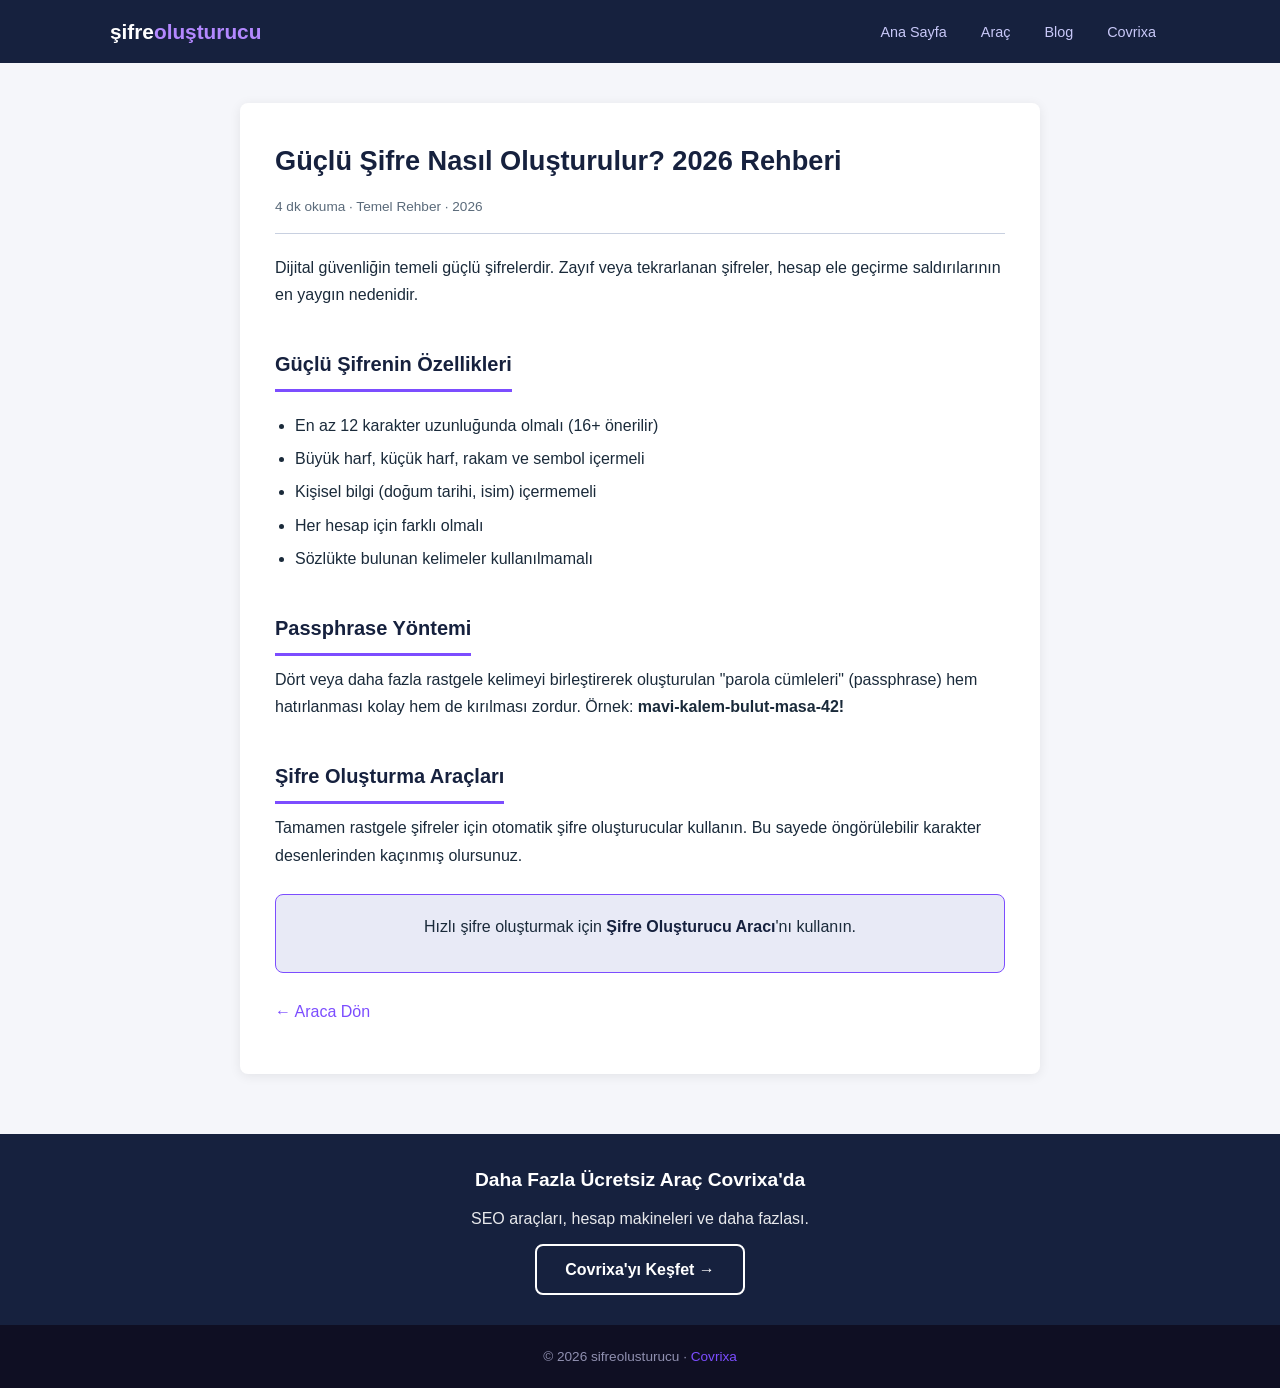
==== blog1.html @ 54a9a2b5 "feat: sifreolusturucu sitesi tamamlandi - arac + 5 blog + sitemap + robots" ====
<!DOCTYPE html>
<html lang="tr">
<head>
  <meta charset="UTF-8"><meta name="viewport" content="width=device-width, initial-scale=1.0">
  <title>Güçlü Şifre Nasıl Oluşturulur? 2026 Rehberi | sifreolusturucu</title>
  <meta name="description" content="Güvenli şifre oluşturmanın altın kuralları ve şifre yönetimi ipuçları. 2026 rehberi.">
  <link rel="canonical" href="https://polatozaslan21.github.io/sifreolusturucu/blog1.html">
  <meta property="og:title" content="Güçlü Şifre Nasıl Oluşturulur? 2026 Rehberi"><meta property="og:type" content="article"><meta property="og:locale" content="tr_TR">
  <link rel="stylesheet" href="style.css">
</head>
<body>
<nav><div class="container"><a href="index.html" class="logo">şifre<span>oluşturucu</span></a><ul><li><a href="index.html">Ana Sayfa</a></li><li><a href="index.html#arac">Araç</a></li><li><a href="index.html#blog">Blog</a></li><li><a href="https://covrixa.com/tr/" target="_blank" rel="noopener">Covrixa</a></li></ul></div></nav>
<section class="section"><div class="container"><article class="post-content">
  <h1>Güçlü Şifre Nasıl Oluşturulur? 2026 Rehberi</h1>
  <div class="meta">4 dk okuma · Temel Rehber · 2026</div>
  <p>Dijital güvenliğin temeli güçlü şifrelerdir. Zayıf veya tekrarlanan şifreler, hesap ele geçirme saldırılarının en yaygın nedenidir.</p>
  <h2>Güçlü Şifrenin Özellikleri</h2>
  <ul><li>En az 12 karakter uzunluğunda olmalı (16+ önerilir)</li><li>Büyük harf, küçük harf, rakam ve sembol içermeli</li><li>Kişisel bilgi (doğum tarihi, isim) içermemeli</li><li>Her hesap için farklı olmalı</li><li>Sözlükte bulunan kelimeler kullanılmamalı</li></ul>
  <h2>Passphrase Yöntemi</h2>
  <p>Dört veya daha fazla rastgele kelimeyi birleştirerek oluşturulan "parola cümleleri" (passphrase) hem hatırlanması kolay hem de kırılması zordur. Örnek: <strong>mavi-kalem-bulut-masa-42!</strong></p>
  <h2>Şifre Oluşturma Araçları</h2>
  <p>Tamamen rastgele şifreler için otomatik şifre oluşturucular kullanın. Bu sayede öngörülebilir karakter desenlerinden kaçınmış olursunuz.</p>
  <div class="covrixa-box"><p>Hızlı şifre oluşturmak için <a href="index.html#arac">Şifre Oluşturucu Aracı</a>'nı kullanın.</p></div>
  <p><a href="index.html#arac">← Araca Dön</a></p>
</article></div></section>
<section class="covrixa-promo"><div class="container"><h3>Daha Fazla Ücretsiz Araç Covrixa'da</h3><p>SEO araçları, hesap makineleri ve daha fazlası.</p><a href="https://covrixa.com/tr/" class="btn-outline" target="_blank" rel="noopener">Covrixa'yı Keşfet →</a></div></section>
<footer><div class="container"><p>© 2026 sifreolusturucu · <a href="https://covrixa.com/tr/" target="_blank" rel="noopener">Covrixa</a></p></div></footer>
</body></html>
---- style.css ----
*{margin:0;padding:0;box-sizing:border-box}:root{--primary:#1a1a2e;--primary-dark:#16213e;--primary-light:#e8eaf6;--accent:#7c4dff;--accent2:#00b0ff;--text:#1a2a3a;--text-light:#5a6a7a;--bg:#f5f6fa;--white:#ffffff;--border:#c8d0e0;--shadow:0 2px 12px rgba(0,0,0,0.08);--radius:8px}body{font-family:-apple-system,BlinkMacSystemFont,'Segoe UI',Roboto,Arial,sans-serif;color:var(--text);background:var(--bg);line-height:1.7}a{color:var(--accent);text-decoration:none}a:hover{color:var(--accent2)}.container{max-width:1100px;margin:0 auto;padding:0 20px}nav{background:var(--primary-dark);padding:14px 0;position:sticky;top:0;z-index:100}nav .container{display:flex;align-items:center;justify-content:space-between;flex-wrap:wrap;gap:10px}nav .logo{color:var(--white);font-size:1.3rem;font-weight:700}nav .logo span{color:#b388ff}nav ul{list-style:none;display:flex;gap:6px;flex-wrap:wrap}nav ul li a{color:#c8c8f8;padding:6px 14px;border-radius:var(--radius);font-size:.9rem;transition:.2s}nav ul li a:hover,nav ul li a.active{background:rgba(255,255,255,.15);color:var(--white)}.hero{background:linear-gradient(135deg,var(--primary-dark),#3949ab);color:var(--white);padding:50px 0;text-align:center}.hero h1{font-size:2rem;margin-bottom:10px}.hero p{font-size:1.05rem;opacity:.9;max-width:600px;margin:0 auto}.section{padding:40px 0}.section h2{font-size:1.5rem;color:var(--primary-dark);margin-bottom:20px;padding-bottom:8px;border-bottom:3px solid var(--accent);display:inline-block}.calculator-card{background:var(--white);border-radius:var(--radius);box-shadow:var(--shadow);padding:30px;max-width:600px;margin:0 auto}.calculator-card h3{color:var(--primary-dark);margin-bottom:20px;font-size:1.15rem}.form-group{margin-bottom:16px}.form-group label{display:block;font-weight:600;font-size:.9rem;margin-bottom:4px;color:var(--text)}.form-group input[type=range]{width:100%;accent-color:var(--accent)}.form-group select{width:100%;padding:10px;border:1px solid var(--border);border-radius:var(--radius);font-size:.95rem;outline:none}.checkbox-group{display:flex;flex-direction:column;gap:8px;margin-bottom:16px}.checkbox-group label{display:flex;align-items:center;gap:8px;font-size:.9rem;cursor:pointer}.checkbox-group input[type=checkbox]{accent-color:var(--accent);width:16px;height:16px}.btn{background:var(--accent);color:var(--white);border:none;padding:10px 24px;border-radius:var(--radius);font-size:.95rem;font-weight:600;cursor:pointer;transition:.2s}.btn:hover{background:#6200ea}.btn.btn-outline{background:transparent;border:2px solid var(--accent);color:var(--accent)}.btn.btn-outline:hover{background:var(--accent);color:var(--white)}.result-box{margin-top:20px;padding:18px;background:var(--primary-light);border-radius:var(--radius);text-align:center;display:none}.result-box.show{display:block}.pwd-output{font-size:1.3rem;font-weight:700;font-family:monospace;letter-spacing:2px;color:var(--primary-dark);word-break:break-all;background:#fff;padding:12px;border-radius:var(--radius);border:1px solid var(--border)}.strength-bar{width:100%;height:8px;background:#ddd;border-radius:4px;margin-top:4px;overflow:hidden}#strength-fill{height:100%;border-radius:4px;transition:.3s}.multi-list{list-style:none;margin-top:8px}.multi-list li{font-family:monospace;font-size:.9rem;background:var(--white);border:1px solid var(--border);border-radius:var(--radius);padding:8px 12px;margin-bottom:6px;cursor:pointer;transition:.2s}.multi-list li:hover{background:var(--primary-light)}.blog-grid{display:grid;grid-template-columns:repeat(auto-fill,minmax(280px,1fr));gap:20px;margin-top:10px}.blog-card{background:var(--white);border-radius:var(--radius);box-shadow:var(--shadow);padding:24px;transition:.2s}.blog-card:hover{transform:translateY(-3px);box-shadow:0 4px 20px rgba(0,0,0,.12)}.blog-card h3{font-size:1.05rem;margin-bottom:8px}.blog-card h3 a{color:var(--text)}.blog-card h3 a:hover{color:var(--accent)}.blog-card p{font-size:.9rem;color:var(--text-light)}.blog-card .meta{font-size:.8rem;color:var(--text-light);margin-top:12px}.post-content{background:var(--white);border-radius:var(--radius);box-shadow:var(--shadow);padding:35px;max-width:800px;margin:0 auto}.post-content h1{font-size:1.7rem;color:var(--primary-dark);margin-bottom:10px}.post-content .meta{color:var(--text-light);font-size:.85rem;margin-bottom:20px;padding-bottom:15px;border-bottom:1px solid var(--border)}.post-content h2{font-size:1.25rem;color:var(--primary-dark);margin:25px 0 10px}.post-content p{margin-bottom:14px}.post-content ul,.post-content ol{margin:10px 0 14px 20px}.post-content li{margin-bottom:6px}.post-content .covrixa-box{background:var(--primary-light);border:1px solid var(--accent);border-radius:var(--radius);padding:18px;margin:25px 0;text-align:center}.post-content .covrixa-box a{color:var(--primary-dark);font-weight:700}.covrixa-promo{background:var(--primary-dark);color:var(--white);text-align:center;padding:30px 0;margin-top:20px}.covrixa-promo h3{font-size:1.2rem;margin-bottom:8px}.covrixa-promo p{opacity:.9;margin-bottom:12px}.covrixa-promo .btn-outline{display:inline-block;border:2px solid var(--white);color:var(--white);padding:10px 28px;border-radius:var(--radius);font-weight:600;transition:.2s}.covrixa-promo .btn-outline:hover{background:var(--white);color:var(--primary-dark)}footer{background:#0f0f23;color:#9090b0;text-align:center;padding:20px 0;font-size:.85rem}@media(max-width:768px){nav .container{flex-direction:column;align-items:center}nav ul{justify-content:center}.hero h1{font-size:1.5rem}.post-content{padding:20px}.calculator-card{padding:20px}}
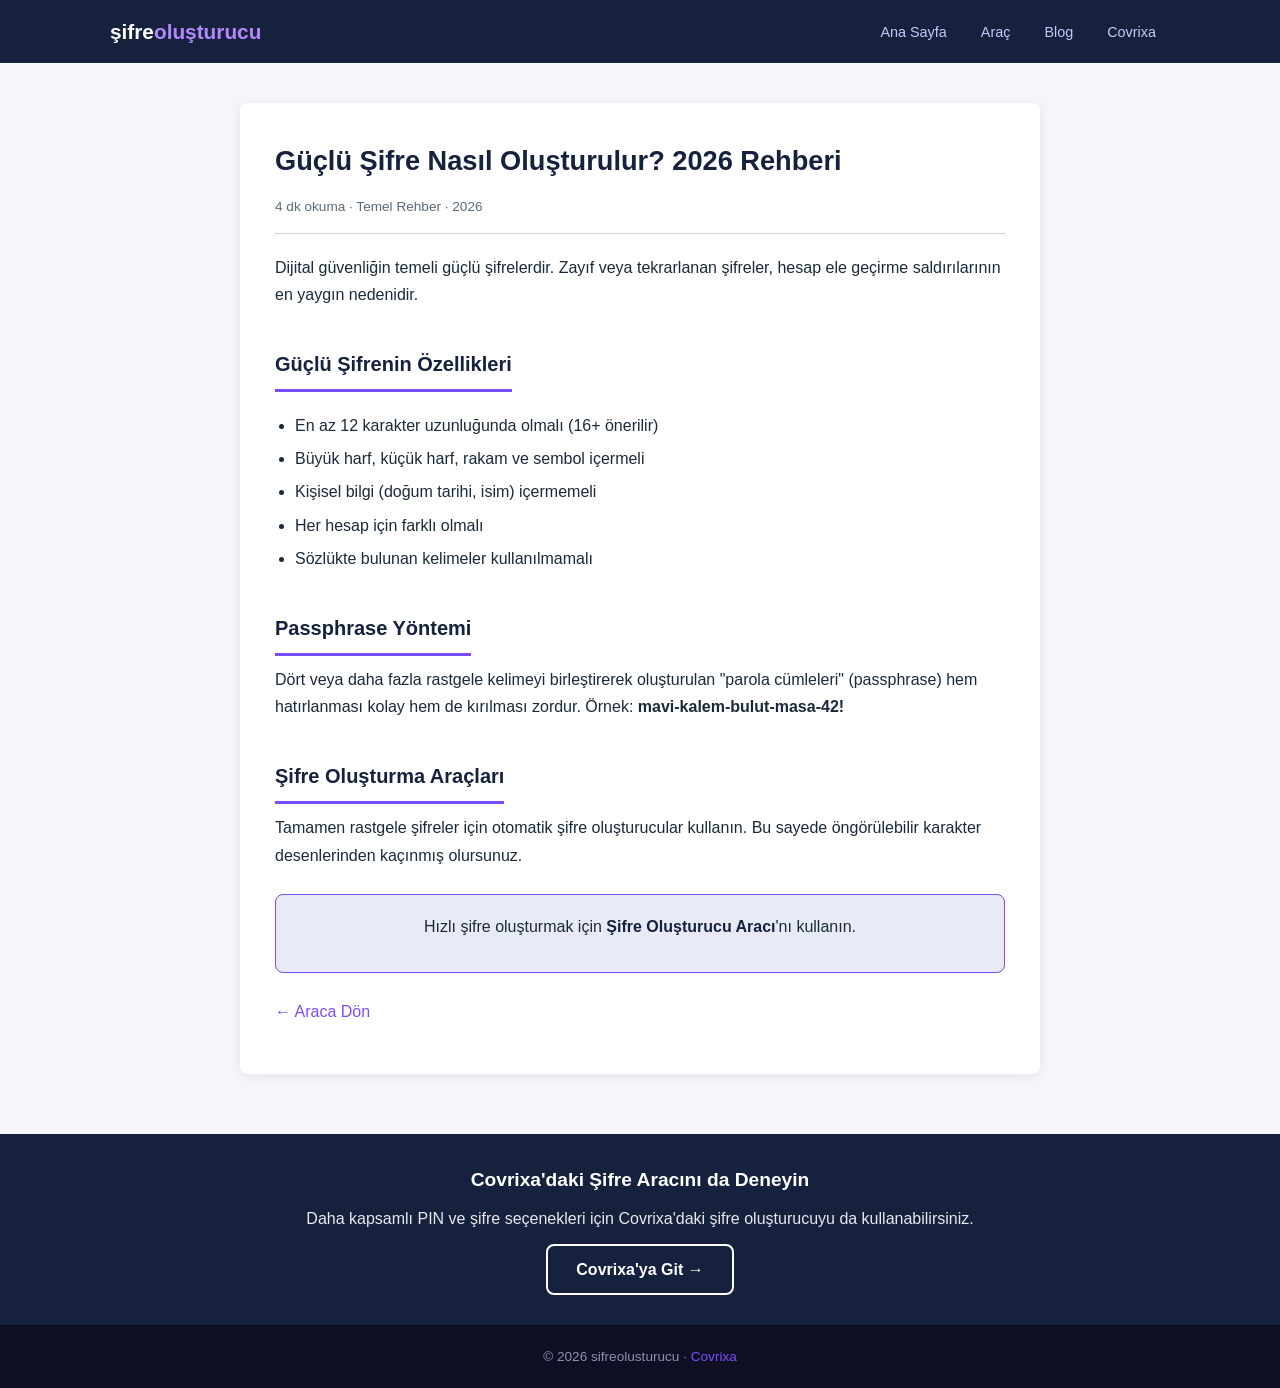
==== commit 38318b5f: "Harden password generator micro site" ====
--- a/blog1.html
+++ b/blog1.html
@@ -23,6 +23,6 @@
   <div class="covrixa-box"><p>Hızlı şifre oluşturmak için <a href="index.html#arac">Şifre Oluşturucu Aracı</a>'nı kullanın.</p></div>
   <p><a href="index.html#arac">← Araca Dön</a></p>
 </article></div></section>
-<section class="covrixa-promo"><div class="container"><h3>Daha Fazla Ücretsiz Araç Covrixa'da</h3><p>SEO araçları, hesap makineleri ve daha fazlası.</p><a href="https://covrixa.com/tr/" class="btn-outline" target="_blank" rel="noopener">Covrixa'yı Keşfet →</a></div></section>
+<section class="covrixa-promo"><div class="container"><h3>Covrixa'daki Şifre Aracını da Deneyin</h3><p>Daha kapsamlı PIN ve şifre seçenekleri için Covrixa'daki şifre oluşturucuyu da kullanabilirsiniz.</p><a href="https://covrixa.com/tr/" class="btn-outline" target="_blank" rel="noopener">Covrixa'ya Git →</a></div></section>
 <footer><div class="container"><p>© 2026 sifreolusturucu · <a href="https://covrixa.com/tr/" target="_blank" rel="noopener">Covrixa</a></p></div></footer>
 </body></html>
--- a/style.css
+++ b/style.css
@@ -1 +1 @@
-*{margin:0;padding:0;box-sizing:border-box}:root{--primary:#1a1a2e;--primary-dark:#16213e;--primary-light:#e8eaf6;--accent:#7c4dff;--accent2:#00b0ff;--text:#1a2a3a;--text-light:#5a6a7a;--bg:#f5f6fa;--white:#ffffff;--border:#c8d0e0;--shadow:0 2px 12px rgba(0,0,0,0.08);--radius:8px}body{font-family:-apple-system,BlinkMacSystemFont,'Segoe UI',Roboto,Arial,sans-serif;color:var(--text);background:var(--bg);line-height:1.7}a{color:var(--accent);text-decoration:none}a:hover{color:var(--accent2)}.container{max-width:1100px;margin:0 auto;padding:0 20px}nav{background:var(--primary-dark);padding:14px 0;position:sticky;top:0;z-index:100}nav .container{display:flex;align-items:center;justify-content:space-between;flex-wrap:wrap;gap:10px}nav .logo{color:var(--white);font-size:1.3rem;font-weight:700}nav .logo span{color:#b388ff}nav ul{list-style:none;display:flex;gap:6px;flex-wrap:wrap}nav ul li a{color:#c8c8f8;padding:6px 14px;border-radius:var(--radius);font-size:.9rem;transition:.2s}nav ul li a:hover,nav ul li a.active{background:rgba(255,255,255,.15);color:var(--white)}.hero{background:linear-gradient(135deg,var(--primary-dark),#3949ab);color:var(--white);padding:50px 0;text-align:center}.hero h1{font-size:2rem;margin-bottom:10px}.hero p{font-size:1.05rem;opacity:.9;max-width:600px;margin:0 auto}.section{padding:40px 0}.section h2{font-size:1.5rem;color:var(--primary-dark);margin-bottom:20px;padding-bottom:8px;border-bottom:3px solid var(--accent);display:inline-block}.calculator-card{background:var(--white);border-radius:var(--radius);box-shadow:var(--shadow);padding:30px;max-width:600px;margin:0 auto}.calculator-card h3{color:var(--primary-dark);margin-bottom:20px;font-size:1.15rem}.form-group{margin-bottom:16px}.form-group label{display:block;font-weight:600;font-size:.9rem;margin-bottom:4px;color:var(--text)}.form-group input[type=range]{width:100%;accent-color:var(--accent)}.form-group select{width:100%;padding:10px;border:1px solid var(--border);border-radius:var(--radius);font-size:.95rem;outline:none}.checkbox-group{display:flex;flex-direction:column;gap:8px;margin-bottom:16px}.checkbox-group label{display:flex;align-items:center;gap:8px;font-size:.9rem;cursor:pointer}.checkbox-group input[type=checkbox]{accent-color:var(--accent);width:16px;height:16px}.btn{background:var(--accent);color:var(--white);border:none;padding:10px 24px;border-radius:var(--radius);font-size:.95rem;font-weight:600;cursor:pointer;transition:.2s}.btn:hover{background:#6200ea}.btn.btn-outline{background:transparent;border:2px solid var(--accent);color:var(--accent)}.btn.btn-outline:hover{background:var(--accent);color:var(--white)}.result-box{margin-top:20px;padding:18px;background:var(--primary-light);border-radius:var(--radius);text-align:center;display:none}.result-box.show{display:block}.pwd-output{font-size:1.3rem;font-weight:700;font-family:monospace;letter-spacing:2px;color:var(--primary-dark);word-break:break-all;background:#fff;padding:12px;border-radius:var(--radius);border:1px solid var(--border)}.strength-bar{width:100%;height:8px;background:#ddd;border-radius:4px;margin-top:4px;overflow:hidden}#strength-fill{height:100%;border-radius:4px;transition:.3s}.multi-list{list-style:none;margin-top:8px}.multi-list li{font-family:monospace;font-size:.9rem;background:var(--white);border:1px solid var(--border);border-radius:var(--radius);padding:8px 12px;margin-bottom:6px;cursor:pointer;transition:.2s}.multi-list li:hover{background:var(--primary-light)}.blog-grid{display:grid;grid-template-columns:repeat(auto-fill,minmax(280px,1fr));gap:20px;margin-top:10px}.blog-card{background:var(--white);border-radius:var(--radius);box-shadow:var(--shadow);padding:24px;transition:.2s}.blog-card:hover{transform:translateY(-3px);box-shadow:0 4px 20px rgba(0,0,0,.12)}.blog-card h3{font-size:1.05rem;margin-bottom:8px}.blog-card h3 a{color:var(--text)}.blog-card h3 a:hover{color:var(--accent)}.blog-card p{font-size:.9rem;color:var(--text-light)}.blog-card .meta{font-size:.8rem;color:var(--text-light);margin-top:12px}.post-content{background:var(--white);border-radius:var(--radius);box-shadow:var(--shadow);padding:35px;max-width:800px;margin:0 auto}.post-content h1{font-size:1.7rem;color:var(--primary-dark);margin-bottom:10px}.post-content .meta{color:var(--text-light);font-size:.85rem;margin-bottom:20px;padding-bottom:15px;border-bottom:1px solid var(--border)}.post-content h2{font-size:1.25rem;color:var(--primary-dark);margin:25px 0 10px}.post-content p{margin-bottom:14px}.post-content ul,.post-content ol{margin:10px 0 14px 20px}.post-content li{margin-bottom:6px}.post-content .covrixa-box{background:var(--primary-light);border:1px solid var(--accent);border-radius:var(--radius);padding:18px;margin:25px 0;text-align:center}.post-content .covrixa-box a{color:var(--primary-dark);font-weight:700}.covrixa-promo{background:var(--primary-dark);color:var(--white);text-align:center;padding:30px 0;margin-top:20px}.covrixa-promo h3{font-size:1.2rem;margin-bottom:8px}.covrixa-promo p{opacity:.9;margin-bottom:12px}.covrixa-promo .btn-outline{display:inline-block;border:2px solid var(--white);color:var(--white);padding:10px 28px;border-radius:var(--radius);font-weight:600;transition:.2s}.covrixa-promo .btn-outline:hover{background:var(--white);color:var(--primary-dark)}footer{background:#0f0f23;color:#9090b0;text-align:center;padding:20px 0;font-size:.85rem}@media(max-width:768px){nav .container{flex-direction:column;align-items:center}nav ul{justify-content:center}.hero h1{font-size:1.5rem}.post-content{padding:20px}.calculator-card{padding:20px}}+*{margin:0;padding:0;box-sizing:border-box}:root{--primary:#1a1a2e;--primary-dark:#16213e;--primary-light:#e8eaf6;--accent:#7c4dff;--accent2:#00b0ff;--text:#1a2a3a;--text-light:#5a6a7a;--bg:#f5f6fa;--white:#ffffff;--border:#c8d0e0;--shadow:0 2px 12px rgba(0,0,0,0.08);--radius:8px}body{font-family:-apple-system,BlinkMacSystemFont,'Segoe UI',Roboto,Arial,sans-serif;color:var(--text);background:var(--bg);line-height:1.7}a{color:var(--accent);text-decoration:none}a:hover{color:var(--accent2)}.container{max-width:1100px;margin:0 auto;padding:0 20px}nav{background:var(--primary-dark);padding:14px 0;position:sticky;top:0;z-index:100}nav .container{display:flex;align-items:center;justify-content:space-between;flex-wrap:wrap;gap:10px}nav .logo{color:var(--white);font-size:1.3rem;font-weight:700}nav .logo span{color:#b388ff}nav ul{list-style:none;display:flex;gap:6px;flex-wrap:wrap}nav ul li a{color:#c8c8f8;padding:6px 14px;border-radius:var(--radius);font-size:.9rem;transition:.2s}nav ul li a:hover,nav ul li a.active{background:rgba(255,255,255,.15);color:var(--white)}.hero{background:linear-gradient(135deg,var(--primary-dark),#3949ab);color:var(--white);padding:50px 0;text-align:center}.hero h1{font-size:2rem;margin-bottom:10px}.hero p{font-size:1.05rem;opacity:.9;max-width:600px;margin:0 auto}.section{padding:40px 0}.section h2{font-size:1.5rem;color:var(--primary-dark);margin-bottom:20px;padding-bottom:8px;border-bottom:3px solid var(--accent);display:inline-block}.calculator-card{background:var(--white);border-radius:var(--radius);box-shadow:var(--shadow);padding:30px;max-width:600px;margin:0 auto}.calculator-card h3{color:var(--primary-dark);margin-bottom:20px;font-size:1.15rem}.form-group{margin-bottom:16px}.form-group label{display:block;font-weight:600;font-size:.9rem;margin-bottom:4px;color:var(--text)}.form-group input[type=range]{width:100%;accent-color:var(--accent)}.form-group select{width:100%;padding:10px;border:1px solid var(--border);border-radius:var(--radius);font-size:.95rem;outline:none}.checkbox-group{display:flex;flex-direction:column;gap:8px;margin-bottom:16px}.checkbox-group label{display:flex;align-items:center;gap:8px;font-size:.9rem;cursor:pointer}.checkbox-group input[type=checkbox]{accent-color:var(--accent);width:16px;height:16px}.btn{background:var(--accent);color:var(--white);border:none;padding:10px 24px;border-radius:var(--radius);font-size:.95rem;font-weight:600;cursor:pointer;transition:.2s}.btn:hover{background:#6200ea}.btn.btn-outline{background:transparent;border:2px solid var(--accent);color:var(--accent)}.btn.btn-outline:hover{background:var(--accent);color:var(--white)}.result-box{margin-top:20px;padding:18px;background:var(--primary-light);border-radius:var(--radius);text-align:center;display:none}.result-box.show{display:block}.pwd-output{font-size:1.3rem;font-weight:700;font-family:monospace;letter-spacing:2px;color:var(--primary-dark);word-break:break-all;background:#fff;padding:12px;border-radius:var(--radius);border:1px solid var(--border)}.strength-bar{width:100%;height:8px;background:#ddd;border-radius:4px;margin-top:4px;overflow:hidden}#strength-fill{height:100%;border-radius:4px;transition:.3s}.multi-list{list-style:none;margin-top:8px}.multi-list li{font-family:monospace;font-size:.9rem;background:var(--white);border:1px solid var(--border);border-radius:var(--radius);padding:8px 12px;margin-bottom:6px;cursor:pointer;transition:.2s;word-break:break-all}.multi-list li:hover{background:var(--primary-light)}.blog-grid{display:grid;grid-template-columns:repeat(auto-fill,minmax(280px,1fr));gap:20px;margin-top:10px}.blog-card{background:var(--white);border-radius:var(--radius);box-shadow:var(--shadow);padding:24px;transition:.2s}.blog-card:hover{transform:translateY(-3px);box-shadow:0 4px 20px rgba(0,0,0,.12)}.blog-card h3{font-size:1.05rem;margin-bottom:8px}.blog-card h3 a{color:var(--text)}.blog-card h3 a:hover{color:var(--accent)}.blog-card p{font-size:.9rem;color:var(--text-light)}.blog-card .meta{font-size:.8rem;color:var(--text-light);margin-top:12px}.post-content{background:var(--white);border-radius:var(--radius);box-shadow:var(--shadow);padding:35px;max-width:800px;margin:0 auto}.post-content h1{font-size:1.7rem;color:var(--primary-dark);margin-bottom:10px}.post-content .meta{color:var(--text-light);font-size:.85rem;margin-bottom:20px;padding-bottom:15px;border-bottom:1px solid var(--border)}.post-content h2{font-size:1.25rem;color:var(--primary-dark);margin:25px 0 10px}.post-content p{margin-bottom:14px}.post-content ul,.post-content ol{margin:10px 0 14px 20px}.post-content li{margin-bottom:6px}.post-content .covrixa-box{background:var(--primary-light);border:1px solid var(--accent);border-radius:var(--radius);padding:18px;margin:25px 0;text-align:center}.post-content .covrixa-box a{color:var(--primary-dark);font-weight:700}.covrixa-promo{background:var(--primary-dark);color:var(--white);text-align:center;padding:30px 0;margin-top:20px}.covrixa-promo h3{font-size:1.2rem;margin-bottom:8px}.covrixa-promo p{opacity:.9;margin-bottom:12px}.covrixa-promo .btn-outline{display:inline-block;border:2px solid var(--white);color:var(--white);padding:10px 28px;border-radius:var(--radius);font-weight:600;transition:.2s}.covrixa-promo .btn-outline:hover{background:var(--white);color:var(--primary-dark)}footer{background:#0f0f23;color:#9090b0;text-align:center;padding:20px 0;font-size:.85rem}@media(max-width:768px){nav .container{flex-direction:column;align-items:center}nav ul{justify-content:center}.hero h1{font-size:1.5rem}.post-content{padding:20px}.calculator-card{padding:20px}}
